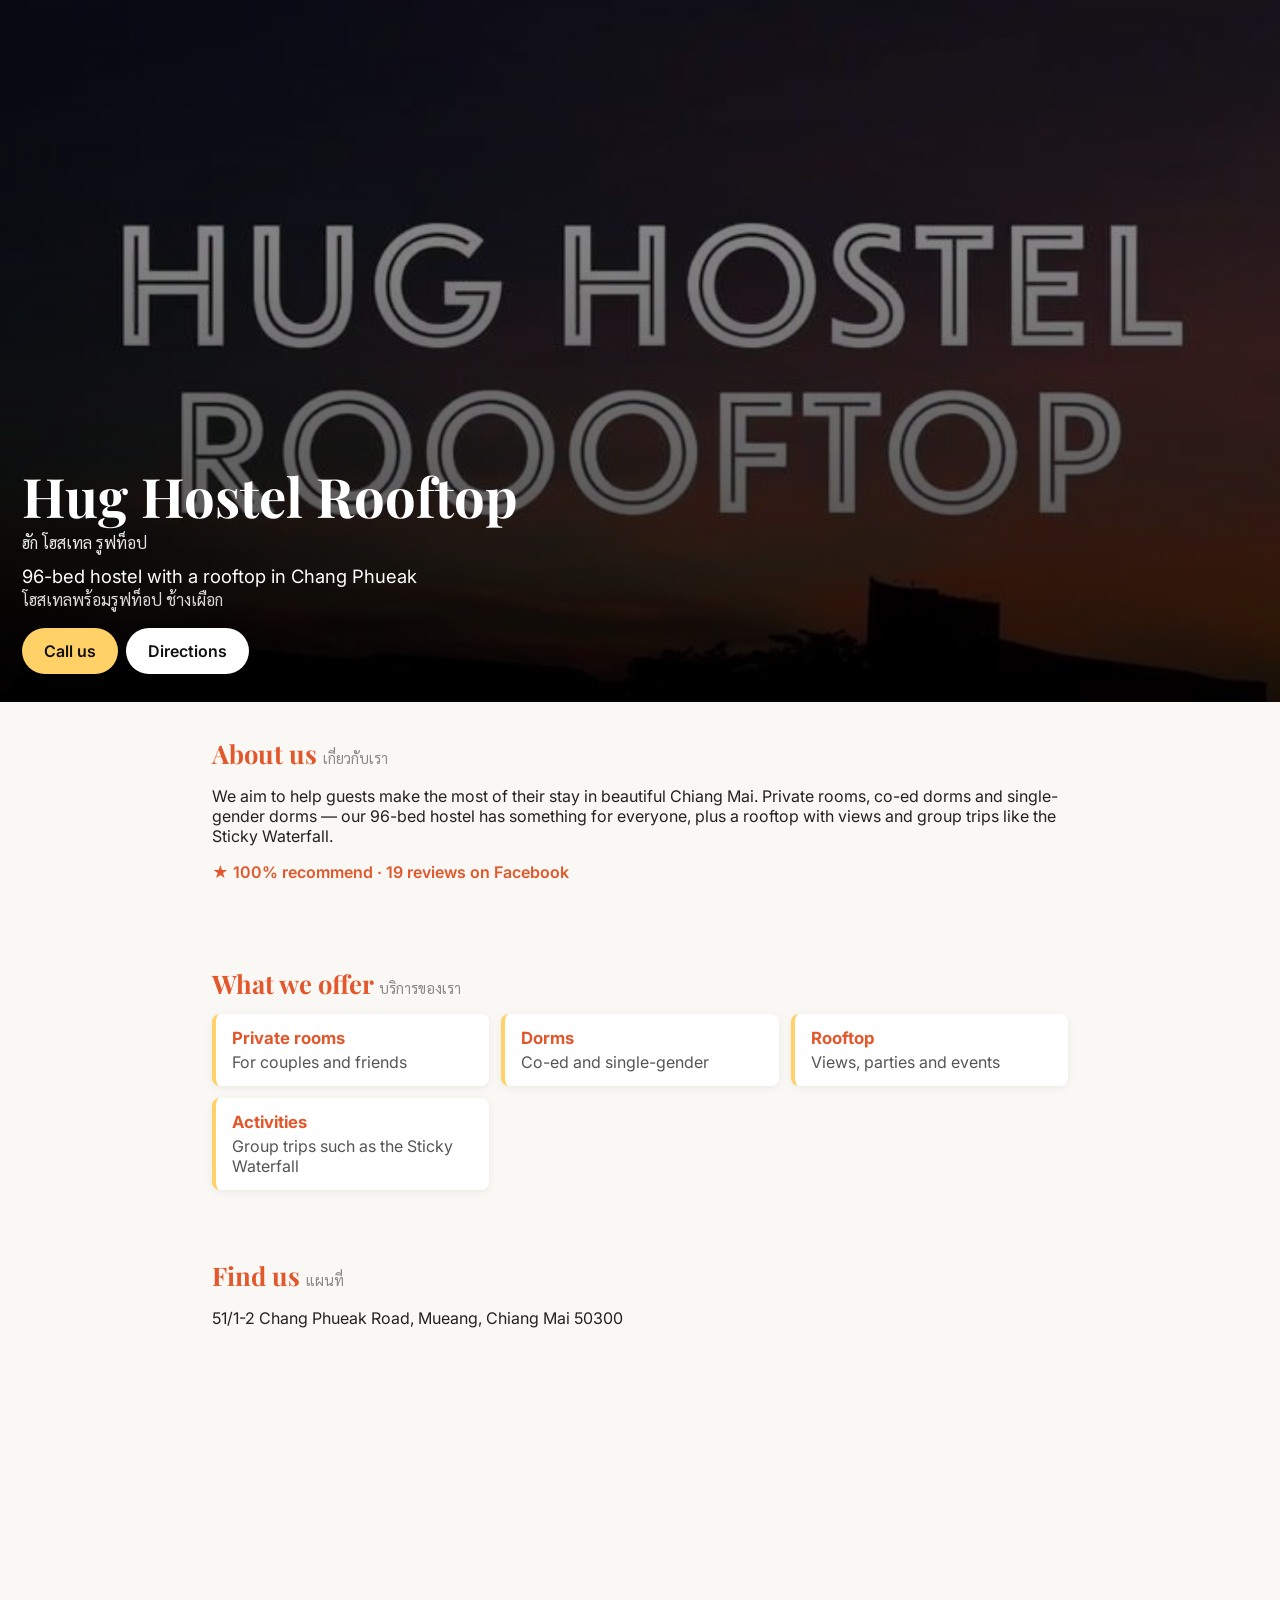
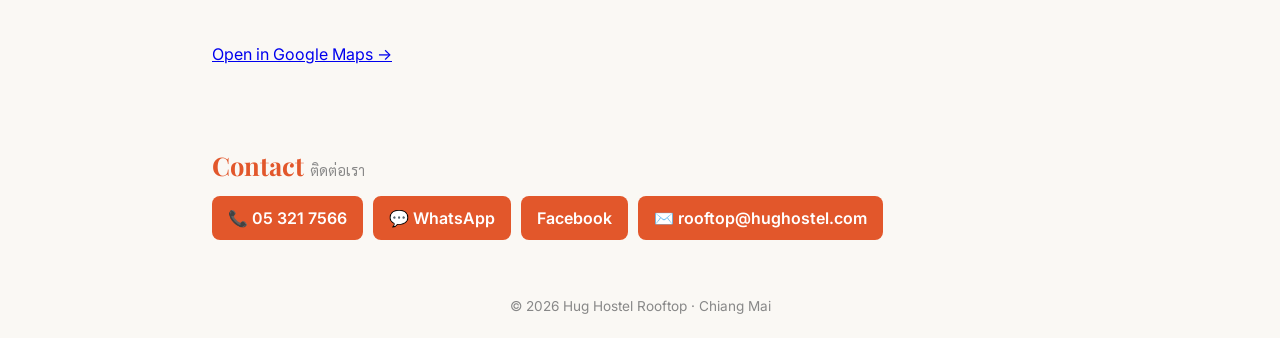
==== index.html @ b42c98ff "Draft site" ====
<!doctype html><html lang="en"><head><meta charset="utf-8"><meta name="viewport" content="width=device-width,initial-scale=1">
<title>Hug Hostel Rooftop | Chiang Mai</title><meta name="description" content="96-bed hostel with a rooftop in Chang Phueak — 51/1-2 Chang Phueak Road, Mueang, Chiang Mai 50300">
<meta property="og:title" content="Hug Hostel Rooftop"><meta property="og:description" content="96-bed hostel with a rooftop in Chang Phueak"><meta property="og:image" content="img/og.jpg">
<link href="https://fonts.googleapis.com/css2?family=Playfair+Display:wght@700&family=Inter:wght@400;600&family=Sarabun&display=swap" rel="stylesheet">
<style>:root{--a:#e2572b;--b:#ffd166}*{box-sizing:border-box}body{margin:0;font-family:Inter,Sarabun,sans-serif;color:#222;background:#faf8f4;padding-bottom:70px}
.hero{min-height:78vh;display:flex;flex-direction:column;justify-content:flex-end;padding:28px 22px;color:#fff;background:linear-gradient(180deg,rgba(0,0,0,.35),rgba(0,0,0,.75)),url(img/og.jpg) center/cover}
.hero h1{font-family:'Playfair Display',serif;font-size:2.3rem;margin:0 0 6px;line-height:1.1}.hero .th{font-family:Sarabun;opacity:.9;margin:0 0 12px}.hero .tag{font-size:1.15rem;margin:0}.hero .tagth{font-family:Sarabun;opacity:.85;margin:2px 0 18px}
.cta{display:inline-block;background:var(--b);color:#111;font-weight:600;padding:13px 22px;border-radius:30px;text-decoration:none;margin-right:8px}
section{padding:34px 22px;max-width:900px;margin:auto}h2{font-family:'Playfair Display',serif;color:var(--a);font-size:1.6rem;margin:0 0 14px}h2 small{font-family:Sarabun;font-size:.9rem;color:#888;font-weight:400}
.cards{display:grid;gap:12px;grid-template-columns:repeat(auto-fit,minmax(220px,1fr))}.card{background:#fff;border-left:4px solid var(--b);padding:14px 16px;border-radius:8px;box-shadow:0 2px 8px rgba(0,0,0,.06)}.card h3{margin:0 0 4px;font-size:1.05rem;color:var(--a)}.card p{margin:0;color:#555}
.gal{display:grid;grid-template-columns:repeat(auto-fill,minmax(150px,1fr));gap:8px}.gal img{width:100%;aspect-ratio:1;object-fit:cover;border-radius:8px}
.big{font-size:1.2rem;font-weight:600}.rating{color:var(--a);font-weight:600}blockquote{font-style:italic;border-left:3px solid var(--b);margin:14px 0;padding:4px 14px}cite{display:block;font-size:.85rem;color:#777}
.btns{display:flex;flex-wrap:wrap;gap:10px}.btn{background:var(--a);color:#fff;text-decoration:none;padding:12px 16px;border-radius:8px;font-weight:600;word-break:break-all}
iframe{width:100%;height:280px;border:0;border-radius:10px}footer{text-align:center;color:#888;font-size:.85rem;padding:24px}
.bar{position:fixed;bottom:0;left:0;right:0;display:flex;background:var(--a);z-index:9}.bar a{flex:1;text-align:center;color:#fff;text-decoration:none;padding:15px 4px;font-weight:600;border-right:1px solid rgba(255,255,255,.2)}
@media(min-width:800px){.bar{display:none}body{padding-bottom:0}.hero h1{font-size:3.4rem}}</style></head><body>
<header class="hero"><h1>Hug Hostel Rooftop</h1><p class="th">ฮัก โฮสเทล รูฟท็อป</p><p class="tag">96-bed hostel with a rooftop in Chang Phueak</p><p class="tagth">โฮสเทลพร้อมรูฟท็อป ช้างเผือก</p>
<div><a class="cta" href="tel:053217566">Call us</a><a class="cta" style="background:#fff" href="https://www.google.com/maps/search/?api=1&query=Hug%20Hostel%20Rooftop%2C%2051/1-2%20Chang%20Phueak%20Road%2C%20Mueang%2C%20Chiang%20Mai%2050300">Directions</a></div></header>
<section><h2>About us <small>เกี่ยวกับเรา</small></h2><p>We aim to help guests make the most of their stay in beautiful Chiang Mai. Private rooms, co-ed dorms and single-gender dorms — our 96-bed hostel has something for everyone, plus a rooftop with views and group trips like the Sticky Waterfall.</p><p class="rating">★ 100% recommend · 19 reviews on Facebook</p></section>
<section><h2>What we offer <small>บริการของเรา</small></h2><div class="cards"><div class="card"><h3>Private rooms</h3><p>For couples and friends</p></div><div class="card"><h3>Dorms</h3><p>Co-ed and single-gender</p></div><div class="card"><h3>Rooftop</h3><p>Views, parties and events</p></div><div class="card"><h3>Activities</h3><p>Group trips such as the Sticky Waterfall</p></div></div></section>


<section><h2>Find us <small>แผนที่</small></h2><p>51/1-2 Chang Phueak Road, Mueang, Chiang Mai 50300</p><iframe loading="lazy" src="https://www.google.com/maps?q=Hug%20Hostel%20Rooftop%2C%2051/1-2%20Chang%20Phueak%20Road%2C%20Mueang%2C%20Chiang%20Mai%2050300&output=embed"></iframe><p><a href="https://www.google.com/maps/search/?api=1&query=Hug%20Hostel%20Rooftop%2C%2051/1-2%20Chang%20Phueak%20Road%2C%20Mueang%2C%20Chiang%20Mai%2050300">Open in Google Maps →</a></p></section>
<section><h2>Contact <small>ติดต่อเรา</small></h2><div class="btns"><a class="btn" href="tel:053217566">📞 05 321 7566</a><a class="btn" href="https://wa.me/6653217566">💬 WhatsApp</a><a class="btn" href="https://www.facebook.com/669018023290787">Facebook</a><a class="btn" href="mailto:rooftop@hughostel.com">✉️ rooftop@hughostel.com</a></div></section>
<footer>© 2026 Hug Hostel Rooftop · Chiang Mai</footer>
<nav class="bar"><a href="tel:053217566">📞 Call</a><a href="https://wa.me/6653217566">💬 WhatsApp</a><a href="https://www.google.com/maps/search/?api=1&query=Hug%20Hostel%20Rooftop%2C%2051/1-2%20Chang%20Phueak%20Road%2C%20Mueang%2C%20Chiang%20Mai%2050300">📍 Map</a></nav></body></html>
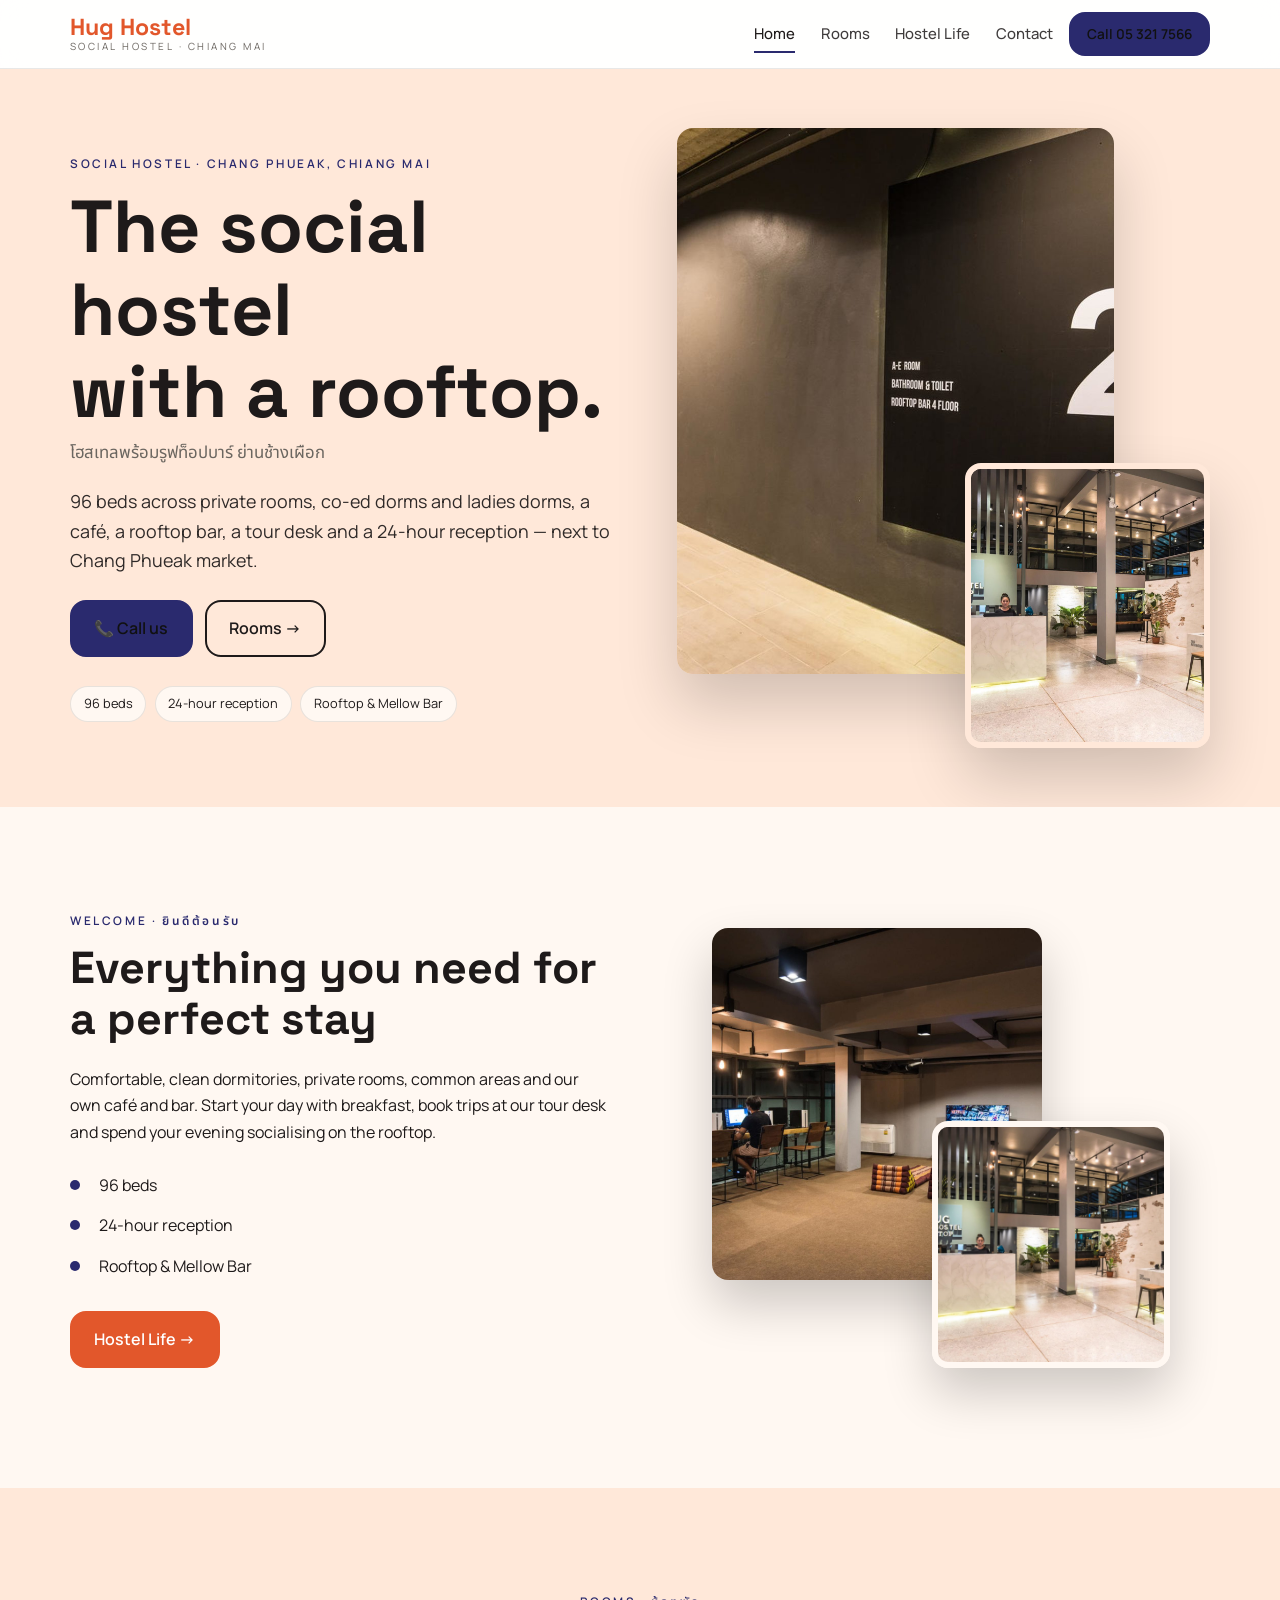
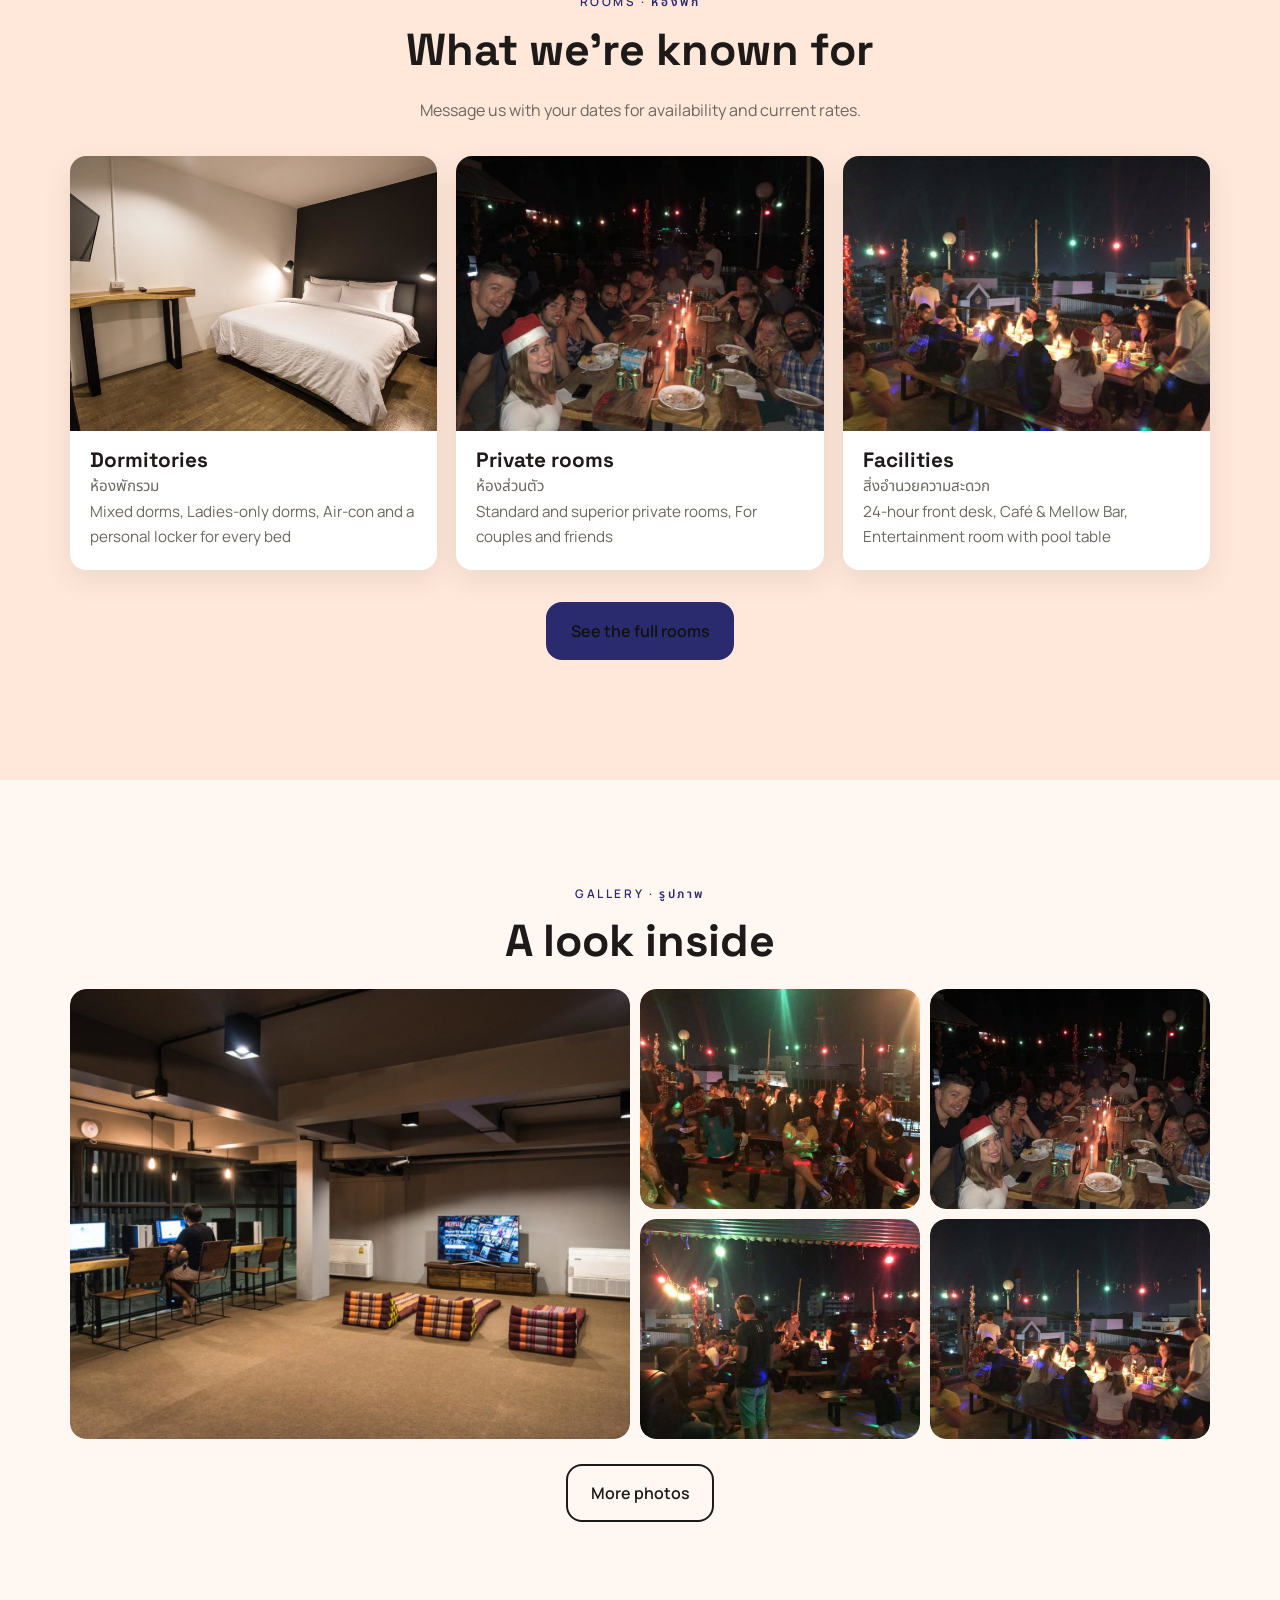
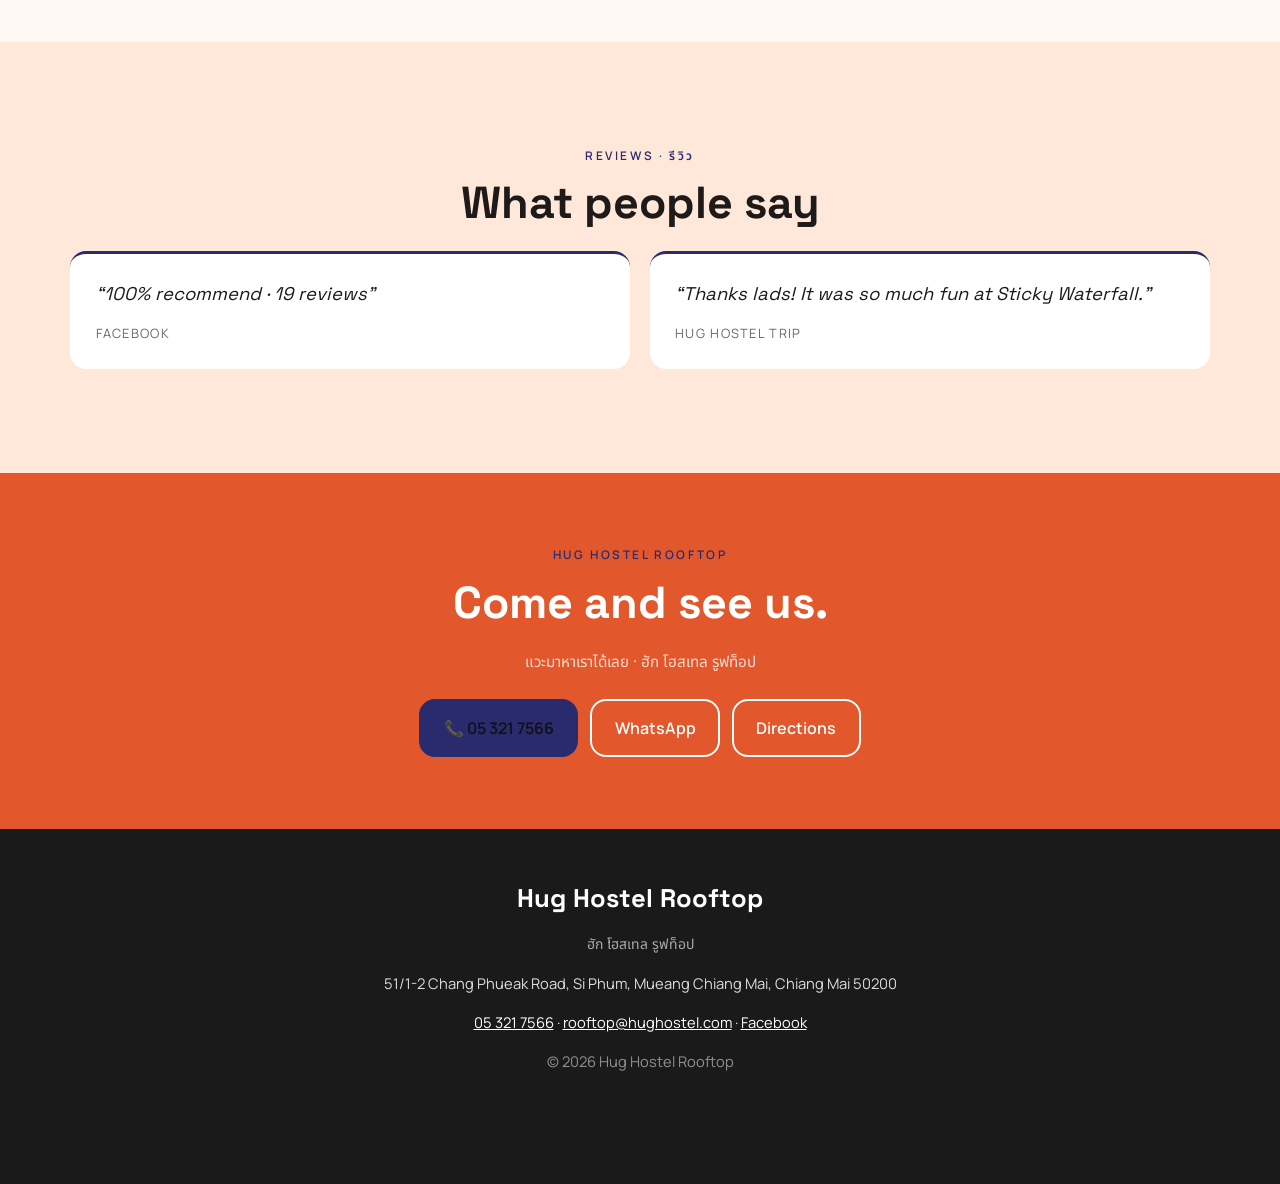
==== commit bcdda098: "v2: multi-page bespoke draft" ====
--- a/index.html
+++ b/index.html
@@ -1,26 +1,18 @@
 <!doctype html><html lang="en"><head><meta charset="utf-8"><meta name="viewport" content="width=device-width,initial-scale=1">
-<title>Hug Hostel Rooftop | Chiang Mai</title><meta name="description" content="96-bed hostel with a rooftop in Chang Phueak — 51/1-2 Chang Phueak Road, Mueang, Chiang Mai 50300">
-<meta property="og:title" content="Hug Hostel Rooftop"><meta property="og:description" content="96-bed hostel with a rooftop in Chang Phueak"><meta property="og:image" content="img/og.jpg">
-<link href="https://fonts.googleapis.com/css2?family=Playfair+Display:wght@700&family=Inter:wght@400;600&family=Sarabun&display=swap" rel="stylesheet">
-<style>:root{--a:#e2572b;--b:#ffd166}*{box-sizing:border-box}body{margin:0;font-family:Inter,Sarabun,sans-serif;color:#222;background:#faf8f4;padding-bottom:70px}
-.hero{min-height:78vh;display:flex;flex-direction:column;justify-content:flex-end;padding:28px 22px;color:#fff;background:linear-gradient(180deg,rgba(0,0,0,.35),rgba(0,0,0,.75)),url(img/og.jpg) center/cover}
-.hero h1{font-family:'Playfair Display',serif;font-size:2.3rem;margin:0 0 6px;line-height:1.1}.hero .th{font-family:Sarabun;opacity:.9;margin:0 0 12px}.hero .tag{font-size:1.15rem;margin:0}.hero .tagth{font-family:Sarabun;opacity:.85;margin:2px 0 18px}
-.cta{display:inline-block;background:var(--b);color:#111;font-weight:600;padding:13px 22px;border-radius:30px;text-decoration:none;margin-right:8px}
-section{padding:34px 22px;max-width:900px;margin:auto}h2{font-family:'Playfair Display',serif;color:var(--a);font-size:1.6rem;margin:0 0 14px}h2 small{font-family:Sarabun;font-size:.9rem;color:#888;font-weight:400}
-.cards{display:grid;gap:12px;grid-template-columns:repeat(auto-fit,minmax(220px,1fr))}.card{background:#fff;border-left:4px solid var(--b);padding:14px 16px;border-radius:8px;box-shadow:0 2px 8px rgba(0,0,0,.06)}.card h3{margin:0 0 4px;font-size:1.05rem;color:var(--a)}.card p{margin:0;color:#555}
-.gal{display:grid;grid-template-columns:repeat(auto-fill,minmax(150px,1fr));gap:8px}.gal img{width:100%;aspect-ratio:1;object-fit:cover;border-radius:8px}
-.big{font-size:1.2rem;font-weight:600}.rating{color:var(--a);font-weight:600}blockquote{font-style:italic;border-left:3px solid var(--b);margin:14px 0;padding:4px 14px}cite{display:block;font-size:.85rem;color:#777}
-.btns{display:flex;flex-wrap:wrap;gap:10px}.btn{background:var(--a);color:#fff;text-decoration:none;padding:12px 16px;border-radius:8px;font-weight:600;word-break:break-all}
-iframe{width:100%;height:280px;border:0;border-radius:10px}footer{text-align:center;color:#888;font-size:.85rem;padding:24px}
-.bar{position:fixed;bottom:0;left:0;right:0;display:flex;background:var(--a);z-index:9}.bar a{flex:1;text-align:center;color:#fff;text-decoration:none;padding:15px 4px;font-weight:600;border-right:1px solid rgba(255,255,255,.2)}
-@media(min-width:800px){.bar{display:none}body{padding-bottom:0}.hero h1{font-size:3.4rem}}</style></head><body>
-<header class="hero"><h1>Hug Hostel Rooftop</h1><p class="th">ฮัก โฮสเทล รูฟท็อป</p><p class="tag">96-bed hostel with a rooftop in Chang Phueak</p><p class="tagth">โฮสเทลพร้อมรูฟท็อป ช้างเผือก</p>
-<div><a class="cta" href="tel:053217566">Call us</a><a class="cta" style="background:#fff" href="https://www.google.com/maps/search/?api=1&query=Hug%20Hostel%20Rooftop%2C%2051/1-2%20Chang%20Phueak%20Road%2C%20Mueang%2C%20Chiang%20Mai%2050300">Directions</a></div></header>
-<section><h2>About us <small>เกี่ยวกับเรา</small></h2><p>We aim to help guests make the most of their stay in beautiful Chiang Mai. Private rooms, co-ed dorms and single-gender dorms — our 96-bed hostel has something for everyone, plus a rooftop with views and group trips like the Sticky Waterfall.</p><p class="rating">★ 100% recommend · 19 reviews on Facebook</p></section>
-<section><h2>What we offer <small>บริการของเรา</small></h2><div class="cards"><div class="card"><h3>Private rooms</h3><p>For couples and friends</p></div><div class="card"><h3>Dorms</h3><p>Co-ed and single-gender</p></div><div class="card"><h3>Rooftop</h3><p>Views, parties and events</p></div><div class="card"><h3>Activities</h3><p>Group trips such as the Sticky Waterfall</p></div></div></section>
-
-
-<section><h2>Find us <small>แผนที่</small></h2><p>51/1-2 Chang Phueak Road, Mueang, Chiang Mai 50300</p><iframe loading="lazy" src="https://www.google.com/maps?q=Hug%20Hostel%20Rooftop%2C%2051/1-2%20Chang%20Phueak%20Road%2C%20Mueang%2C%20Chiang%20Mai%2050300&output=embed"></iframe><p><a href="https://www.google.com/maps/search/?api=1&query=Hug%20Hostel%20Rooftop%2C%2051/1-2%20Chang%20Phueak%20Road%2C%20Mueang%2C%20Chiang%20Mai%2050300">Open in Google Maps →</a></p></section>
-<section><h2>Contact <small>ติดต่อเรา</small></h2><div class="btns"><a class="btn" href="tel:053217566">📞 05 321 7566</a><a class="btn" href="https://wa.me/6653217566">💬 WhatsApp</a><a class="btn" href="https://www.facebook.com/669018023290787">Facebook</a><a class="btn" href="mailto:rooftop@hughostel.com">✉️ rooftop@hughostel.com</a></div></section>
-<footer>© 2026 Hug Hostel Rooftop · Chiang Mai</footer>
-<nav class="bar"><a href="tel:053217566">📞 Call</a><a href="https://wa.me/6653217566">💬 WhatsApp</a><a href="https://www.google.com/maps/search/?api=1&query=Hug%20Hostel%20Rooftop%2C%2051/1-2%20Chang%20Phueak%20Road%2C%20Mueang%2C%20Chiang%20Mai%2050300">📍 Map</a></nav></body></html>+<title>Hug Hostel Rooftop | Social Hostel · Chang Phueak, Chiang Mai</title><meta name="description" content="96 beds across private rooms, co-ed dorms and ladies dorms, a café, a rooftop bar, a tour desk and a 24-hour reception — next to Chang Phueak market."><meta name="theme-color" content="#e2572b">
+<meta property="og:title" content="Hug Hostel Rooftop"><meta property="og:description" content="96 beds across private rooms, co-ed dorms and ladies dorms, a café, a rooftop bar, a tour desk and a 24-hour reception — next to Chang Phueak market."><meta property="og:image" content="assets/images/00.jpg">
+<link rel="preconnect" href="https://fonts.googleapis.com"><link rel="preconnect" href="https://fonts.gstatic.com" crossorigin>
+<link href="https://fonts.googleapis.com/css2?family=Space+Grotesk:wght@400;600;700&family=Manrope:wght@300;400;500;600;700&family=Noto+Sans+Thai:wght@400;500&display=swap" rel="stylesheet"><link rel="stylesheet" href="css/styles.css"></head><body>
+<header class="nav"><div class="wrap nav-in"><a class="brand" href="index.html"><b>Hug Hostel</b><small>Social Hostel · Chiang Mai</small></a>
+<nav class="links" id="links"><a href="index.html" class=on>Home</a><a href="rooms.html">Rooms</a><a href="about.html">Hostel Life</a><a href="visit.html">Contact</a></nav><a class="btn sm" href="tel:053217566">Call 05 321 7566</a><button class="burger" id="burger" aria-label="Menu"><span></span><span></span><span></span></button></div></header><section class="hero split"><div class="wrap grid2"><div class="hero-in rv"><p class="eyebrow">Social Hostel · Chang Phueak, Chiang Mai</p><h1>The social hostel<br>with a rooftop.</h1><p class="th">โฮสเทลพร้อมรูฟท็อปบาร์ ย่านช้างเผือก</p><p class="lead">96 beds across private rooms, co-ed dorms and ladies dorms, a café, a rooftop bar, a tour desk and a 24-hour reception — next to Chang Phueak market.</p><div class="cta"><a class="btn" href="tel:053217566">📞 Call us</a><a class="btn ghost" href="rooms.html">Rooms →</a></div><div class="badges"><span>96 beds</span><span>24-hour reception</span><span>Rooftop &amp; Mellow Bar</span></div></div>
+<div class="pic"><img class="p1" src="assets/images/00.jpg" alt="Our floors"><img class="p2" src="assets/images/01.jpg" alt="Reception &amp; tour desk"></div></div></section>
+<section class="s"><div class="wrap two"><div class="rv"><p class="eyebrow">Welcome · ยินดีต้อนรับ</p><h2>Everything you need for a perfect stay</h2><p>Comfortable, clean dormitories, private rooms, common areas and our own café and bar. Start your day with breakfast, book trips at our tour desk and spend your evening socialising on the rooftop.</p><ul class="ticks"><li>96 beds</li><li>24-hour reception</li><li>Rooftop &amp; Mellow Bar</li></ul><p style="margin-top:1.5rem"><a class="btn alt" href="about.html">Hostel Life →</a></p></div>
+<figure class="stack rv"><img class="a1" src="assets/images/02.jpg" alt="Entertainment room" loading="lazy"><img class="a2" src="assets/images/01.jpg" alt="Reception &amp; tour desk" loading="lazy"></figure></div></section>
+<section class="s alt"><div class="wrap"><p class="eyebrow center">Rooms · ห้องพัก</p><h2 class="center">What we're known for</h2><p class="center sub">Message us with your dates for availability and current rates.</p><div class="feats"><article class="feat rv"><img src="assets/images/03.jpg" alt="Dormitories" loading="lazy"><div><h3>Dormitories</h3><p class="th">ห้องพักรวม</p><p>Mixed dorms, Ladies-only dorms, Air-con and a personal locker for every bed</p></div></article><article class="feat rv"><img src="assets/images/05.jpg" alt="Private rooms" loading="lazy"><div><h3>Private rooms</h3><p class="th">ห้องส่วนตัว</p><p>Standard and superior private rooms, For couples and friends</p></div></article><article class="feat rv"><img src="assets/images/07.jpg" alt="Facilities" loading="lazy"><div><h3>Facilities</h3><p class="th">สิ่งอำนวยความสะดวก</p><p>24-hour front desk, Café &amp; Mellow Bar, Entertainment room with pool table</p></div></article></div><p class="center" style="margin-top:2rem"><a class="btn" href="rooms.html">See the full rooms</a></p></div></section>
+<section class="s"><div class="wrap"><p class="eyebrow center">Gallery · รูปภาพ</p><h2 class="center">A look inside</h2><div class="strip rv"><a href="assets/images/02.jpg" data-lb="Entertainment room"><img src="assets/images/02.jpg" alt="Entertainment room" loading="lazy"></a><a href="assets/images/04.jpg" data-lb="Rooftop nights"><img src="assets/images/04.jpg" alt="Rooftop nights" loading="lazy"></a><a href="assets/images/05.jpg" data-lb="Party on the roof"><img src="assets/images/05.jpg" alt="Party on the roof" loading="lazy"></a><a href="assets/images/06.jpg" data-lb="Rooftop crowd"><img src="assets/images/06.jpg" alt="Rooftop crowd" loading="lazy"></a><a href="assets/images/07.jpg" data-lb="Rooftop bar"><img src="assets/images/07.jpg" alt="Rooftop bar" loading="lazy"></a></div><p class="center" style="margin-top:1.6rem"><a class="btn ghost" href="about.html#gallery">More photos</a></p></div></section>
+<section class="s alt"><div class="wrap"><p class="eyebrow center">Reviews · รีวิว</p><h2 class="center">What people say</h2><div class="quotes"><blockquote class="rv">“100% recommend · 19 reviews”<cite>Facebook</cite></blockquote><blockquote class="rv">“Thanks lads! It was so much fun at Sticky Waterfall.”<cite>Hug Hostel trip</cite></blockquote></div></div></section><section class="band"><div class="wrap rv"><p class="eyebrow" style="color:var(--b)">Hug Hostel Rooftop</p><h2>Come and see us.</h2><p class="th">แวะมาหาเราได้เลย · ฮัก โฮสเทล รูฟท็อป</p>
+<div class="cta"><a class="btn" href="tel:053217566">📞 05 321 7566</a><a class="btn ghost" style="color:#fff" href="https://wa.me/6653217566">WhatsApp</a><a class="btn ghost" style="color:#fff" href="https://www.google.com/maps/search/?api=1&query=Hug%20Hostel%20Rooftop%2C%2051/1-2%20Chang%20Phueak%20Road%2C%20Si%20Phum%2C%20Mueang%20Chiang%20Mai%2C%20Chiang%20Mai%2050200">Directions</a></div></div></section>
+<footer class="foot"><div class="wrap"><b>Hug Hostel Rooftop</b><p class="th">ฮัก โฮสเทล รูฟท็อป</p><p>51/1-2 Chang Phueak Road, Si Phum, Mueang Chiang Mai, Chiang Mai 50200</p>
+<p><a href="tel:053217566">05 321 7566</a> · <a href="mailto:rooftop@hughostel.com">rooftop@hughostel.com</a> · <a href="https://www.facebook.com/669018023290787">Facebook</a></p><p style="opacity:.6">© 2026 Hug Hostel Rooftop</p></div></footer>
+<div class="mbar"><a href="tel:053217566">📞 Call</a><a href="https://wa.me/6653217566">💬 WhatsApp</a><a href="https://www.google.com/maps/search/?api=1&query=Hug%20Hostel%20Rooftop%2C%2051/1-2%20Chang%20Phueak%20Road%2C%20Si%20Phum%2C%20Mueang%20Chiang%20Mai%2C%20Chiang%20Mai%2050200">📍 Map</a></div>
+<div class="lb" id="lb"><button aria-label="Close">×</button><img alt=""><p></p></div><script src="js/main.js"></script></body></html>
--- a/css/styles.css
+++ b/css/styles.css
@@ -0,0 +1,38 @@
+
+:root{--bg:#fff8f2;--fg:#1e1a1a;--a:#e2572b;--b:#2a2a6e;--c:#ffe8d9;--r:16px;--f1:'Space Grotesk',serif;--f2:'Manrope',system-ui,sans-serif;--mut:#6b6660;--card:#fff}
+*{box-sizing:border-box}html{scroll-behavior:smooth}body{margin:0;background:var(--bg);color:var(--fg);font-family:var(--f2),'Noto Sans Thai',sans-serif;line-height:1.65;-webkit-font-smoothing:antialiased}
+img{max-width:100%;display:block}a{color:inherit}.wrap{width:min(100% - 2.5rem,1140px);margin:auto}
+h1,h2,h3{font-family:var(--f1);line-height:1.12;margin:0 0 .5em;}h2{font-size:clamp(1.8rem,4vw,2.8rem)}h3{font-size:1.3rem}
+.th{font-family:'Noto Sans Thai',var(--f2);color:var(--mut);font-size:.95em}.eyebrow{text-transform:uppercase;letter-spacing:.22em;font-size:.74rem;font-weight:600;color:var(--b);margin:0 0 .8rem}.center{text-align:center}.sub{color:var(--mut);max-width:640px}.center.sub{margin:0 auto 2rem}
+.nav{position:sticky;top:0;z-index:40;background:rgba(255,255,255,.88);backdrop-filter:blur(12px);border-bottom:1px solid rgba(0,0,0,.09)}.nav-in{display:flex;align-items:center;gap:1rem;height:68px}
+.brand{text-decoration:none;display:flex;flex-direction:column;line-height:1;margin-right:auto}.brand b{font-family:var(--f1);font-size:1.45rem;color:var(--a);}.brand small{font-size:.62rem;letter-spacing:.25em;text-transform:uppercase;color:var(--mut);margin-top:3px}
+.links{display:flex;gap:1.6rem}.links a{text-decoration:none;font-weight:500;font-size:.93rem;opacity:.85;padding:6px 0;border-bottom:2px solid transparent}.links a:hover,.links a.on{opacity:1;border-color:var(--b)}
+.btn{display:inline-flex;align-items:center;gap:.4rem;text-decoration:none;font-weight:600;padding:.85rem 1.4rem;border-radius:var(--r);background:var(--b);color:#111;border:2px solid var(--b);transition:.25s}.btn:hover{transform:translateY(-2px);filter:brightness(1.07)}.btn.ghost{background:transparent;color:inherit;border-color:currentColor}.btn.sm{padding:.55rem 1rem;font-size:.85rem}.btn.alt{background:var(--a);border-color:var(--a);color:#fff}
+.burger{display:none;background:none;border:0;width:40px;height:40px;cursor:pointer;color:inherit}.burger span{display:block;height:2px;background:currentColor;margin:7px 6px;transition:.3s}
+@media(max-width:860px){.links{position:fixed;inset:68px 0 auto 0;flex-direction:column;gap:0;background:var(--bg);padding:.5rem 1.25rem 1.25rem;transform:translateY(-140%);transition:.35s;box-shadow:0 20px 40px rgba(0,0,0,.2)}.links.open{transform:none}.links a{padding:14px 0;border-bottom:1px solid rgba(0,0,0,.09);font-size:1.05rem}.burger{display:block}.nav .btn.sm{display:none}}
+.hero{position:relative;color:#fff;overflow:hidden}.hero .bgimg{position:absolute;inset:0;width:100%;height:100%;object-fit:cover;animation:kb 18s ease-out both}@keyframes kb{from{transform:scale(1.12)}to{transform:scale(1)}}
+.hero .shade{position:absolute;inset:0;background:linear-gradient(180deg,rgba(0,0,0,.25) 0%,rgba(0,0,0,.35) 45%,rgba(0,0,0,.82) 100%)}.hero-in{position:relative;padding:clamp(7rem,22vh,12rem) 0 4.5rem;max-width:760px}.hero:not(.split):not(.framed){min-height:clamp(560px,88vh,820px);display:flex;align-items:flex-end}.hero h1{font-size:clamp(2.4rem,7vw,4.6rem);margin-bottom:.4rem}.hero .lead{font-size:1.12rem;opacity:.92;max-width:600px}.hero .th{color:rgba(255,255,255,.85);font-size:1.05rem;margin:.2rem 0 1.2rem}
+.cta{display:flex;flex-wrap:wrap;gap:.75rem;margin-top:1.5rem}.badges{display:flex;flex-wrap:wrap;gap:.5rem;margin-top:1.8rem}.badges span{font-size:.8rem;padding:.4rem .8rem;border-radius:99px;background:rgba(255,255,255,.14);border:1px solid rgba(255,255,255,.28);backdrop-filter:blur(6px)}
+.hero.split{color:var(--fg);background:var(--c)}.hero.split .grid2{display:grid;grid-template-columns:1.05fr 1fr;align-items:center;gap:3rem;min-height:clamp(560px,82vh,760px);padding:3rem 0}.hero.split .hero-in{padding:0}.hero.split .th{color:var(--mut)}.hero.split .badges span{background:var(--bg);border-color:rgba(0,0,0,.09);color:var(--fg)}
+.hero.split .pic{position:relative;height:clamp(420px,70vh,620px)}.hero.split .pic img{position:absolute;object-fit:cover;border-radius:var(--r);box-shadow:0 30px 60px rgba(0,0,0,.18)}.hero.split .pic .p1{inset:0 18% 12% 0;width:82%;height:88%}.hero.split .pic .p2{right:0;bottom:0;width:46%;height:46%;border:6px solid var(--c)}
+.hero.framed{background:var(--a);padding:1.2rem}.hero.framed .frame{position:relative;border:1px solid var(--b);min-height:clamp(560px,86vh,820px);display:flex;align-items:flex-end;overflow:hidden}.hero.framed .hero-in{padding:6rem 2rem 3.5rem}
+@media(max-width:860px){.hero.split .grid2{grid-template-columns:1fr;gap:2rem;min-height:0;padding:2rem 0 3rem}.hero.split .pic{min-height:340px;order:-1}.hero.framed{padding:.6rem}.hero.framed .hero-in{padding:5rem 1.2rem 2.5rem}}
+section.s{padding:clamp(4rem,9vw,6.5rem) 0}.alt{background:var(--c)}.two{display:grid;grid-template-columns:1fr 1fr;gap:clamp(2rem,5vw,4.5rem);align-items:center}.feats.ov .feat{position:relative;aspect-ratio:3/4;box-shadow:none}.feats.ov .feat img{position:absolute;inset:0;height:100%;aspect-ratio:auto}.feats.ov .feat div{position:absolute;inset:auto 0 0 0;padding:4rem 1.3rem 1.3rem;background:linear-gradient(transparent,rgba(0,0,0,.88));color:#fff}.feats.ov .feat p{color:#ddd}
+@media(max-width:860px){.feats.ov .feat{aspect-ratio:4/3}.two{grid-template-columns:1fr}}
+.stack{position:relative;min-height:440px}.stack img{position:absolute;object-fit:cover;border-radius:var(--r);box-shadow:0 24px 50px rgba(0,0,0,.2)}.stack .a1{left:0;top:0;width:72%;height:80%}.stack .a2{right:0;bottom:0;width:52%;height:56%;border:6px solid var(--bg)}
+.ticks{list-style:none;padding:0;margin:1.2rem 0 0}.ticks li{padding:.45rem 0 .45rem 1.8rem;position:relative}.ticks li:before{content:'';position:absolute;left:0;top:.95rem;width:10px;height:10px;border-radius:50%;background:var(--b)}
+.feats{display:grid;grid-template-columns:repeat(auto-fit,minmax(240px,1fr));gap:1.2rem}.feat{background:var(--card);border-radius:var(--r);overflow:hidden;box-shadow:0 10px 30px rgba(0,0,0,.08);transition:.3s}.feat:hover{transform:translateY(-5px)}.feat img{width:100%;aspect-ratio:4/3;object-fit:cover}.feat div{padding:1.1rem 1.25rem 1.3rem}.feat p{margin:0;color:var(--mut);font-size:.95rem}.feat h3{margin-bottom:.15rem}
+.strip{display:grid;grid-template-columns:2fr 1fr 1fr;grid-auto-rows:220px;gap:10px}.strip a:first-child{grid-row:span 2}.strip img{width:100%;height:100%;object-fit:cover;border-radius:var(--r);transition:.4s}.strip a{overflow:hidden;border-radius:var(--r)}.strip a:hover img{transform:scale(1.06)}@media(max-width:700px){.strip{grid-template-columns:1fr 1fr;grid-auto-rows:150px}}
+.quotes{display:grid;grid-template-columns:repeat(auto-fit,minmax(260px,1fr));gap:1.2rem}.quotes blockquote{margin:0;padding:1.6rem;background:var(--card);border-radius:var(--r);border-top:3px solid var(--b);font-family:var(--f1);font-size:1.15rem;font-style:italic}.quotes cite{display:block;margin-top:.8rem;font-family:var(--f2);font-style:normal;font-size:.8rem;color:var(--mut);letter-spacing:.1em;text-transform:uppercase}
+.band{background:var(--a);color:#fff;text-align:center;padding:4.5rem 0}.band h2{color:#fff}.band .th{color:rgba(255,255,255,.8)}.band .cta{justify-content:center}
+.phero{position:relative;color:#fff;padding:9rem 0 3.5rem;overflow:hidden}.phero img{position:absolute;inset:0;width:100%;height:100%;object-fit:cover}.phero .shade{position:absolute;inset:0;background:linear-gradient(180deg,rgba(0,0,0,.25) 0%,rgba(0,0,0,.35) 45%,rgba(0,0,0,.82) 100%)}.phero .wrap{position:relative}.phero h1{font-size:clamp(2.2rem,6vw,3.8rem)}.phero .th{color:rgba(255,255,255,.85)}
+.menu{display:grid;grid-template-columns:repeat(auto-fit,minmax(300px,1fr));gap:1.4rem}.mcard{background:var(--card);padding:1.8rem;border-radius:var(--r);box-shadow:0 8px 24px rgba(0,0,0,.06);border-left:4px solid var(--b)}.mcard h3{margin:0}.mcard .th{margin:0 0 .8rem}.mcard ul{list-style:none;padding:0;margin:0}.mcard li{padding:.55rem 0;border-bottom:1px dashed rgba(0,0,0,.09)}.mcard li:last-child{border:0}
+.note{font-size:.9rem;color:var(--mut);text-align:center;margin-top:2rem}
+.gal{columns:3 260px;column-gap:10px}.gal a{display:block;margin-bottom:10px;border-radius:var(--r);overflow:hidden;break-inside:avoid}.gal img{width:100%;transition:.4s}.gal a:hover img{transform:scale(1.04)}
+.lb{position:fixed;inset:0;background:rgba(0,0,0,.92);display:none;align-items:center;justify-content:center;z-index:99;padding:1rem}.lb.on{display:flex}.lb img{max-height:86vh;max-width:94vw;border-radius:6px}.lb p{position:absolute;bottom:1.2rem;color:#fff;width:100%;text-align:center}.lb button{position:absolute;top:1rem;right:1rem;background:none;border:0;color:#fff;font-size:2.2rem;cursor:pointer}
+dl.info{display:grid;grid-template-columns:auto 1fr;gap:.7rem 1.4rem;margin:1.4rem 0}dl.info dt{font-weight:700;color:var(--b);text-transform:uppercase;font-size:.75rem;letter-spacing:.15em;padding-top:.3rem}dl.info dd{margin:0}dl.info a{color:inherit;font-weight:600}
+.hours{width:100%;border-collapse:collapse;margin:1rem 0}.hours td{padding:.7rem 0;border-bottom:1px solid rgba(0,0,0,.09)}.hours td:last-child{text-align:right;font-weight:600}
+.map iframe{width:100%;height:420px;border:0;border-radius:var(--r);filter:none}
+.foot{background:#1a1a1a;color:#ddd;padding:3rem 0 6rem;text-align:center;font-size:.92rem}.foot b{font-family:var(--f1);font-size:1.6rem;color:#fff;}.foot a{color:#fff}.foot .th{color:#aaa}
+.mbar{position:fixed;left:0;right:0;bottom:0;display:none;z-index:50;background:var(--a);box-shadow:0 -6px 20px rgba(0,0,0,.2)}.mbar a{flex:1;text-align:center;color:#fff;text-decoration:none;font-weight:600;padding:14px 4px;font-size:.92rem}.mbar a+a{border-left:1px solid rgba(255,255,255,.18)}@media(max-width:860px){.mbar{display:flex}}
+.rv{opacity:0;transform:translateY(26px);transition:opacity .8s ease,transform .8s ease}.rv.in{opacity:1;transform:none}
